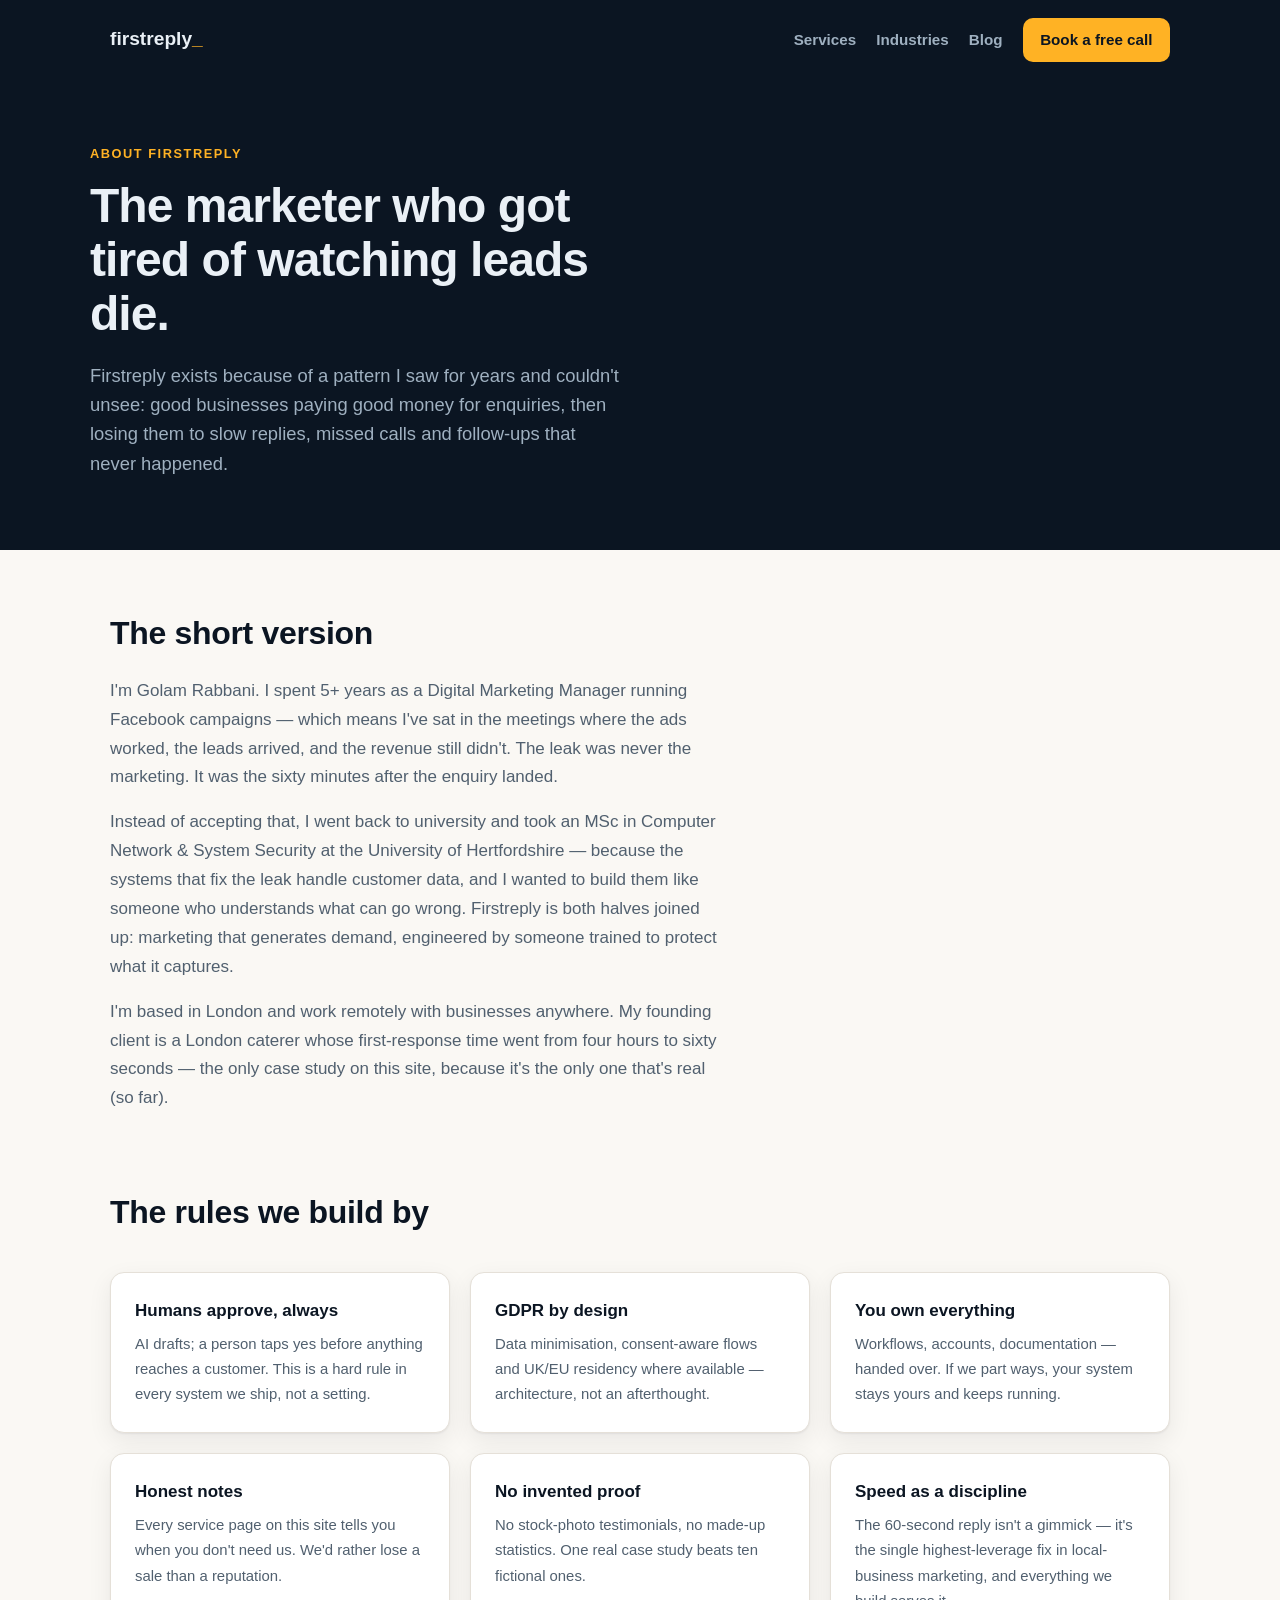
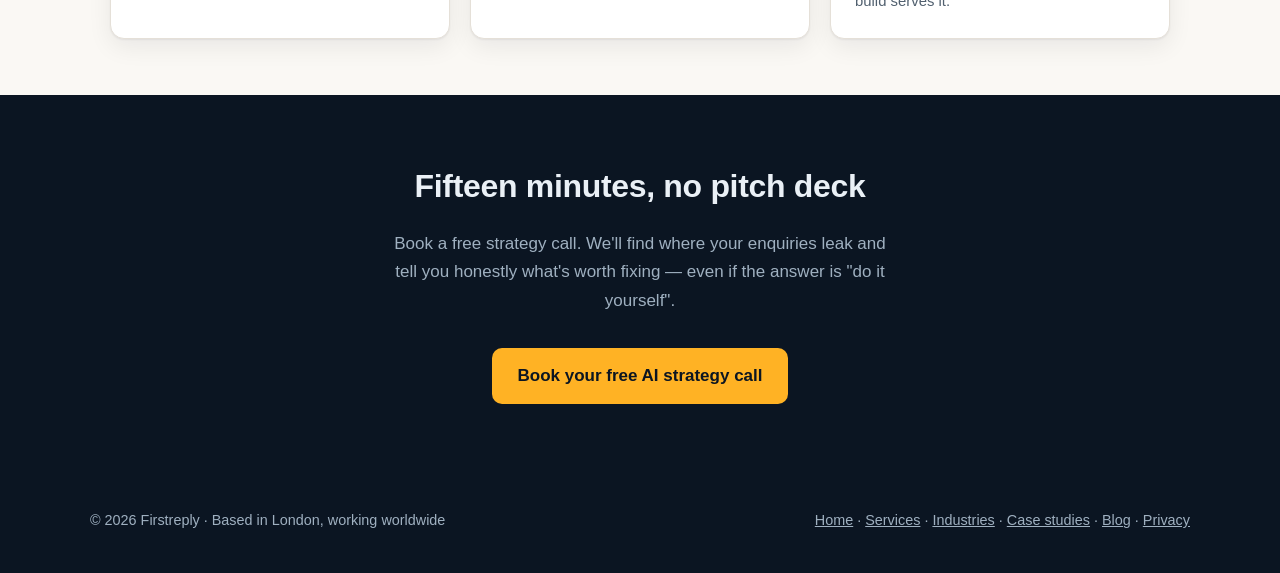
==== about.html @ 2ecb4140 "Phase 3: About, Case Studies, Resources pages; marketing-automation and n8n-automation service pages" ====
<!DOCTYPE html>
<html lang="en-GB">
<head>
<meta charset="utf-8">
<meta name="viewport" content="width=device-width, initial-scale=1">
<title>About Firstreply — The Marketer Who Learned Security | Firstreply</title>
<meta name="description" content="Firstreply is run by Golam Rabbani: ex-Digital Marketing Manager, MSc in Computer Network & System Security, n8n specialist. Why that mix matters for your business.">
<link rel="canonical" href="https://firstreply.dev/about">
<meta name="theme-color" content="#0B1522">
<meta property="og:type" content="website">
<meta property="og:title" content="About Firstreply — the marketer who learned security">
<meta property="og:description" content="Why an ex-marketing manager took a security master's and started building AI automation for local businesses.">
<meta property="og:url" content="https://firstreply.dev/about">
<link rel="icon" href="data:image/svg+xml,%3Csvg%20xmlns='http://www.w3.org/2000/svg'%20viewBox='0%200%2032%2032'%3E%3Crect%20width='32'%20height='32'%20rx='7'%20fill='%230B1522'/%3E%3Cpath%20d='M9%2023V9h14v4h-9v3h8v4h-8v3z'%20fill='%23FFB224'/%3E%3C/svg%3E">
<link rel="stylesheet" href="/blog/blog.css">
<script type="application/ld+json">
{
  "@context": "https://schema.org",
  "@type": "AboutPage",
  "name": "About Firstreply",
  "url": "https://firstreply.dev/about",
  "mainEntity": {
    "@type": "Person",
    "name": "Golam Rabbani",
    "jobTitle": "Founder, Firstreply",
    "alumniOf": "University of Hertfordshire",
    "knowsAbout": ["AI automation", "Facebook advertising", "n8n", "GDPR", "Network and system security"]
  }
}
</script>
</head>
<body>
<header class="bhead">
  <nav class="bnav" aria-label="Site navigation">
    <a class="blogo" href="/">firstreply<span>_</span></a>
    <ul class="bnav-links">
      <li class="hide-sm"><a href="/services/">Services</a></li>
      <li class="hide-sm"><a href="/industries/">Industries</a></li>
      <li><a href="/blog/">Blog</a></li>
      <li><a class="cta" href="/#book">Book a free call</a></li>
    </ul>
  </nav>
</header>

<div class="phero">
  <div class="phero-in">
    <p class="peyebrow">About Firstreply</p>
    <h1>The marketer who got tired of watching leads die.</h1>
    <p class="pintro">Firstreply exists because of a pattern I saw for years and couldn't unsee: good businesses paying good money for enquiries, then losing them to slow replies, missed calls and follow-ups that never happened.</p>
  </div>
</div>

<main>
  <section class="psection">
    <h2>The short version</h2>
    <p>I'm Golam Rabbani. I spent 5+ years as a Digital Marketing Manager running Facebook campaigns — which means I've sat in the meetings where the ads worked, the leads arrived, and the revenue still didn't. The leak was never the marketing. It was the sixty minutes after the enquiry landed.</p>
    <p>Instead of accepting that, I went back to university and took an MSc in Computer Network &amp; System Security at the University of Hertfordshire — because the systems that fix the leak handle customer data, and I wanted to build them like someone who understands what can go wrong. Firstreply is both halves joined up: marketing that generates demand, engineered by someone trained to protect what it captures.</p>
    <p>I'm based in London and work remotely with businesses anywhere. My founding client is a London caterer whose first-response time went from four hours to sixty seconds — the only case study on this site, because it's the only one that's real (so far).</p>
  </section>

  <section class="psection" style="padding-top:0">
    <h2>The rules we build by</h2>
    <div class="fcards">
      <div class="fcard"><b>Humans approve, always</b><p>AI drafts; a person taps yes before anything reaches a customer. This is a hard rule in every system we ship, not a setting.</p></div>
      <div class="fcard"><b>GDPR by design</b><p>Data minimisation, consent-aware flows and UK/EU residency where available — architecture, not an afterthought.</p></div>
      <div class="fcard"><b>You own everything</b><p>Workflows, accounts, documentation — handed over. If we part ways, your system stays yours and keeps running.</p></div>
      <div class="fcard"><b>Honest notes</b><p>Every service page on this site tells you when you don't need us. We'd rather lose a sale than a reputation.</p></div>
      <div class="fcard"><b>No invented proof</b><p>No stock-photo testimonials, no made-up statistics. One real case study beats ten fictional ones.</p></div>
      <div class="fcard"><b>Speed as a discipline</b><p>The 60-second reply isn't a gimmick — it's the single highest-leverage fix in local-business marketing, and everything we build serves it.</p></div>
    </div>
  </section>
</main>

<div class="pbook">
  <h2>Fifteen minutes, no pitch deck</h2>
  <p>Book a free strategy call. We'll find where your enquiries leak and tell you honestly what's worth fixing — even if the answer is "do it yourself".</p>
  <a class="pcta" href="/#book">Book your free AI strategy call</a>
</div>

<footer class="bfoot">
  <div class="bfoot-in">
    <span>© 2026 Firstreply · Based in London, working worldwide</span>
    <span><a href="/">Home</a> · <a href="/services/">Services</a> · <a href="/industries/">Industries</a> · <a href="/case-studies">Case studies</a> · <a href="/blog/">Blog</a> · <a href="/privacy">Privacy</a></span>
  </div>
</footer>
</body>
</html>
---- blog/blog.css ----
/* Firstreply blog — shared stylesheet (kept small, cacheable) */
:root{
  --ink:#0B1522;--ink-2:#122236;--ink-3:#1B3049;--paper:#FAF8F4;--card:#FFFFFF;
  --text:#22303F;--text-soft:#51606F;--text-inv:#EAF0F6;--text-inv-soft:#9FB0C0;
  --amber:#FFB224;--amber-deep:#8A5A00;--teal:#0F766E;--line:#E5E0D8;
  --maxw:720px;--radius:14px;
  --shadow:0 1px 2px rgba(11,21,34,.06),0 8px 24px rgba(11,21,34,.07);
}
*,*::before,*::after{box-sizing:border-box;margin:0;padding:0}
html{scroll-behavior:smooth}
@media (prefers-reduced-motion:reduce){html{scroll-behavior:auto}}
body{font-family:-apple-system,BlinkMacSystemFont,"Segoe UI",Roboto,Helvetica,Arial,sans-serif;
  background:var(--paper);color:var(--text);font-size:1.0625rem;line-height:1.7}
img,svg{display:block;max-width:100%}
a{color:var(--amber-deep)}
:focus-visible{outline:3px solid var(--amber);outline-offset:3px;border-radius:4px}

/* header */
.bhead{background:var(--ink)}
.bnav{max-width:1100px;margin-inline:auto;padding:1.1rem 1.25rem;display:flex;align-items:center;justify-content:space-between;gap:1rem}
.blogo{font-weight:800;font-size:1.2rem;color:var(--text-inv);text-decoration:none;display:inline-flex;align-items:center;min-height:44px}
.blogo span{color:var(--amber)}
.bnav-links{display:flex;gap:1.25rem;align-items:center;list-style:none}
.bnav-links a{color:var(--text-inv-soft);text-decoration:none;font-size:.95rem;font-weight:600;display:inline-flex;align-items:center;min-height:44px}
.bnav-links a:hover{color:var(--text-inv)}
.bnav .cta{background:var(--amber);color:var(--ink);border-radius:10px;padding:.5rem 1.1rem;font-weight:700;text-decoration:none;display:inline-flex;align-items:center;min-height:44px}
.bnav .cta:hover{background:#FFC14E}
@media(max-width:520px){.bnav-links li.hide-sm{display:none}}

/* layout */
.bwrap{max-width:var(--maxw);margin-inline:auto;padding:3rem 1.25rem 4rem}
.bwide{max-width:1100px;margin-inline:auto;padding:3rem 1.25rem 4rem}

/* blog index */
.bhero h1{font-size:clamp(1.9rem,4.5vw,2.6rem);line-height:1.15;letter-spacing:-.02em;color:var(--ink)}
.bhero p{color:var(--text-soft);margin-top:.75rem;max-width:60ch}
.post-list{display:grid;gap:1.25rem;margin-top:2.5rem}
@media(min-width:768px){.post-list{grid-template-columns:repeat(2,1fr)}}
.post-card{background:var(--card);border:1px solid var(--line);border-radius:var(--radius);
  box-shadow:var(--shadow);display:flex;flex-direction:column;overflow:hidden}
.post-card .thumb{display:block}
.post-card .thumb img{width:100%;aspect-ratio:16/9;object-fit:cover}
.post-card-body{padding:1.75rem;display:flex;flex-direction:column;gap:.6rem;flex:1}
.post-card .pdate{font-size:.8rem;color:var(--text-soft)}
.post-card h2{font-size:1.25rem;line-height:1.3;letter-spacing:-.01em}
.post-card h2 a{color:var(--ink);text-decoration:none}
.post-card h2 a:hover{color:var(--amber-deep)}
.post-card p{color:var(--text-soft);font-size:.95rem}
.post-card .more{margin-top:auto;font-weight:700;font-size:.92rem}

/* blog home explorer: preview panel + categorised sidebar */
.explorer{display:grid;gap:1.75rem;margin-top:2.5rem}
@media(min-width:900px){.explorer{grid-template-columns:1fr 330px;align-items:start}}
.preview{background:var(--card);border:1px solid var(--line);border-radius:var(--radius);
  box-shadow:var(--shadow);padding:2rem;min-height:440px}
@media(min-width:900px){.preview{position:sticky;top:1.5rem}}
.preview-empty{display:flex;flex-direction:column;align-items:center;justify-content:center;
  gap:1.25rem;min-height:380px;text-align:center;color:var(--text-soft)}
.robot{animation:bob 4s ease-in-out infinite}
.reye{animation:rblink 4.2s infinite}
@keyframes bob{0%,100%{transform:translateY(0)}50%{transform:translateY(-8px)}}
@keyframes rblink{0%,91%,100%{opacity:1}94%,96%{opacity:0}}
@media (prefers-reduced-motion:reduce){.robot,.reye{animation:none}}
.preview-card img{width:100%;aspect-ratio:16/9;object-fit:cover;border-radius:10px}
.pv-meta{font-size:.82rem;color:var(--text-soft);margin-top:1.25rem}
.preview-card h2{font-size:1.45rem;line-height:1.25;letter-spacing:-.01em;color:var(--ink);margin:.5rem 0}
.pv-teaser{color:var(--text-soft);font-size:.98rem}
.pv-link{display:inline-flex;align-items:center;justify-content:center;min-height:48px;
  background:var(--amber);color:var(--ink);border-radius:10px;padding:.7rem 1.4rem;
  font-weight:700;text-decoration:none;margin-top:1.5rem}
.pv-link:hover{background:#FFC14E}
.psidebar{background:var(--card);border:1px solid var(--line);border-radius:var(--radius);
  box-shadow:var(--shadow);padding:1.5rem}
.side-h{font-size:1.05rem;color:var(--ink);letter-spacing:-.01em}
.cat-h{font-size:.74rem;font-weight:700;letter-spacing:.12em;text-transform:uppercase;
  color:var(--amber-deep);margin:1.4rem 0 .4rem}
.plist{list-style:none;padding:0;margin:0}
.plist a{display:block;padding:.55rem .65rem;border-radius:8px;color:var(--text);
  text-decoration:none;font-size:.92rem;font-weight:600;line-height:1.4}
.plist a:hover{background:#F2EEE7}
.plist a.on{background:var(--ink);color:var(--text-inv)}
.side-arch{margin-top:1.5rem;padding-top:1.25rem;border-top:1px solid var(--line);font-size:.9rem}

/* article */
article h1{font-size:clamp(1.9rem,4.5vw,2.5rem);line-height:1.15;letter-spacing:-.02em;color:var(--ink);text-wrap:balance}
.pmeta{display:flex;flex-wrap:wrap;gap:.5rem 1rem;margin-top:1rem;font-size:.87rem;color:var(--text-soft)}
article h2{font-size:1.45rem;letter-spacing:-.01em;color:var(--ink);margin:2.25rem 0 .75rem}
article h3{font-size:1.15rem;color:var(--ink);margin:1.75rem 0 .5rem}
article p{margin:1rem 0}
article ul,article ol{margin:1rem 0 1rem 1.4rem}
article li{margin:.4rem 0}
article blockquote{border-left:3px solid var(--amber);padding:.25rem 0 .25rem 1.25rem;margin:1.5rem 0;color:var(--text-soft);font-style:italic}
article strong{color:var(--ink)}
article hr{border:0;border-top:1px solid var(--line);margin:2rem 0}
article img{max-width:100%;height:auto;border-radius:12px;margin:1.5rem 0}
article img.feature{width:100%;aspect-ratio:16/9;object-fit:cover;margin:1.75rem 0 .5rem}
article figure{margin:1.5rem 0}
article figure img{margin:0}
article figcaption{font-size:.85rem;color:var(--text-soft);margin-top:.5rem;text-align:center}

/* CTA box inside posts */
.post-cta{background:var(--ink);border-radius:var(--radius);padding:2rem;margin:2.5rem 0;color:var(--text-inv)}
.post-cta b{font-size:1.15rem;display:block;margin-bottom:.4rem;color:var(--text-inv)}
.post-cta p{color:var(--text-inv-soft);margin:.25rem 0 1.25rem;font-size:.95rem}
.post-cta a{display:inline-flex;align-items:center;justify-content:center;min-height:48px;
  background:var(--amber);color:var(--ink);border-radius:10px;padding:.8rem 1.5rem;font-weight:700;text-decoration:none}
.post-cta a:hover{background:#FFC14E}

/* author box */
.author{display:flex;gap:1rem;align-items:center;border:1px solid var(--line);background:var(--card);
  border-radius:var(--radius);padding:1.25rem;margin-top:2.5rem}
.author .av{width:52px;height:52px;border-radius:12px;background:var(--ink);color:var(--amber);
  display:flex;align-items:center;justify-content:center;font-weight:800;flex:none}
.author b{color:var(--ink)}
.author p{font-size:.88rem;color:var(--text-soft);margin-top:.15rem}

/* ── site sub-pages (services / industries / tools) ─────────────────── */
.phero{background:var(--ink);padding:4rem 1.25rem 4.5rem}
.phero-in{max-width:1100px;margin-inline:auto}
.phero .peyebrow{font-size:.8rem;font-weight:700;letter-spacing:.12em;text-transform:uppercase;color:var(--amber);margin-bottom:.9rem}
.phero h1{font-size:clamp(2rem,5vw,3rem);line-height:1.12;letter-spacing:-.02em;color:var(--text-inv);max-width:22ch}
.phero .pintro{color:var(--text-inv-soft);font-size:1.15rem;max-width:52ch;margin-top:1.25rem;line-height:1.6}
.pcta{display:inline-flex;align-items:center;justify-content:center;min-height:48px;background:var(--amber);color:var(--ink);border-radius:10px;padding:.85rem 1.6rem;font-weight:700;text-decoration:none;margin-top:2rem}
.pcta:hover{background:#FFC14E}
.psection{max-width:1100px;margin-inline:auto;padding:3.5rem 1.25rem}
.psection h2{font-size:clamp(1.5rem,3vw,2rem);letter-spacing:-.01em;color:var(--ink);margin-bottom:1rem}
.psection>p{color:var(--text-soft);max-width:65ch;margin-bottom:1rem}
.fcards{display:grid;gap:1.25rem;margin-top:2rem}
@media(min-width:700px){.fcards{grid-template-columns:repeat(2,1fr)}}
@media(min-width:1000px){.fcards{grid-template-columns:repeat(3,1fr)}}
.fcard{background:var(--card);border:1px solid var(--line);border-radius:var(--radius);box-shadow:var(--shadow);padding:1.5rem}
.fcard b{color:var(--ink);display:block;margin-bottom:.4rem}
.fcard p{color:var(--text-soft);font-size:.93rem;margin:0}
.wflow{counter-reset:ws;display:grid;gap:.75rem;margin-top:2rem;max-width:640px}
.wflow li{list-style:none;display:flex;gap:1rem;align-items:flex-start;background:var(--card);border:1px solid var(--line);border-radius:12px;padding:1rem 1.25rem}
.wflow li::before{counter-increment:ws;content:"0" counter(ws);font-family:ui-monospace,Menlo,Consolas,monospace;font-weight:700;color:var(--amber-deep);flex:none}
.pnote{background:#F2EEE7;border-radius:var(--radius);padding:1.5rem;margin-top:2.5rem;color:var(--text-soft);max-width:760px}
.pnote b{color:var(--ink)}
.pbook{background:var(--ink);padding:4rem 1.25rem;text-align:center}
.pbook h2{color:var(--text-inv);font-size:clamp(1.5rem,3vw,2rem);letter-spacing:-.01em}
.pbook p{color:var(--text-inv-soft);max-width:52ch;margin:1rem auto 0}
.crumb{max-width:1100px;margin:0 auto;padding:1.25rem 1.25rem 0;font-size:.85rem;color:var(--text-inv-soft)}
.crumb a{color:var(--text-inv-soft)}
/* ROI calculator */
.roi{display:grid;gap:2rem;margin-top:2rem}
@media(min-width:900px){.roi{grid-template-columns:1fr 1fr;align-items:start}}
.roi-form{display:grid;gap:1.25rem;background:var(--card);border:1px solid var(--line);border-radius:var(--radius);box-shadow:var(--shadow);padding:2rem}
.roi-form label{font-weight:600;font-size:.93rem;color:var(--ink);display:grid;gap:.4rem}
.roi-form input{font:inherit;padding:.7rem .9rem;border:1px solid var(--line);border-radius:10px;min-height:48px;width:100%}
.roi-form input:focus{outline:3px solid var(--amber);outline-offset:1px}
.roi-out{background:var(--ink);border-radius:var(--radius);padding:2rem;color:var(--text-inv)}
.roi-out .big{font-size:clamp(1.9rem,4vw,2.6rem);font-weight:800;color:var(--amber);letter-spacing:-.02em}
.roi-out p{color:var(--text-inv-soft);font-size:.95rem;margin-top:.5rem}
.roi-row{display:flex;justify-content:space-between;gap:1rem;padding:.8rem 0;border-bottom:1px solid var(--ink-3);font-size:.95rem}
.roi-row b{color:var(--text-inv)}

/* footer */
.bfoot{background:var(--ink);color:var(--text-inv-soft);padding:2.5rem 1.25rem;font-size:.9rem}
.bfoot-in{max-width:1100px;margin-inline:auto;display:flex;flex-wrap:wrap;gap:1rem;justify-content:space-between}
.bfoot a{color:var(--text-inv-soft)}
.bfoot a:hover{color:var(--text-inv)}
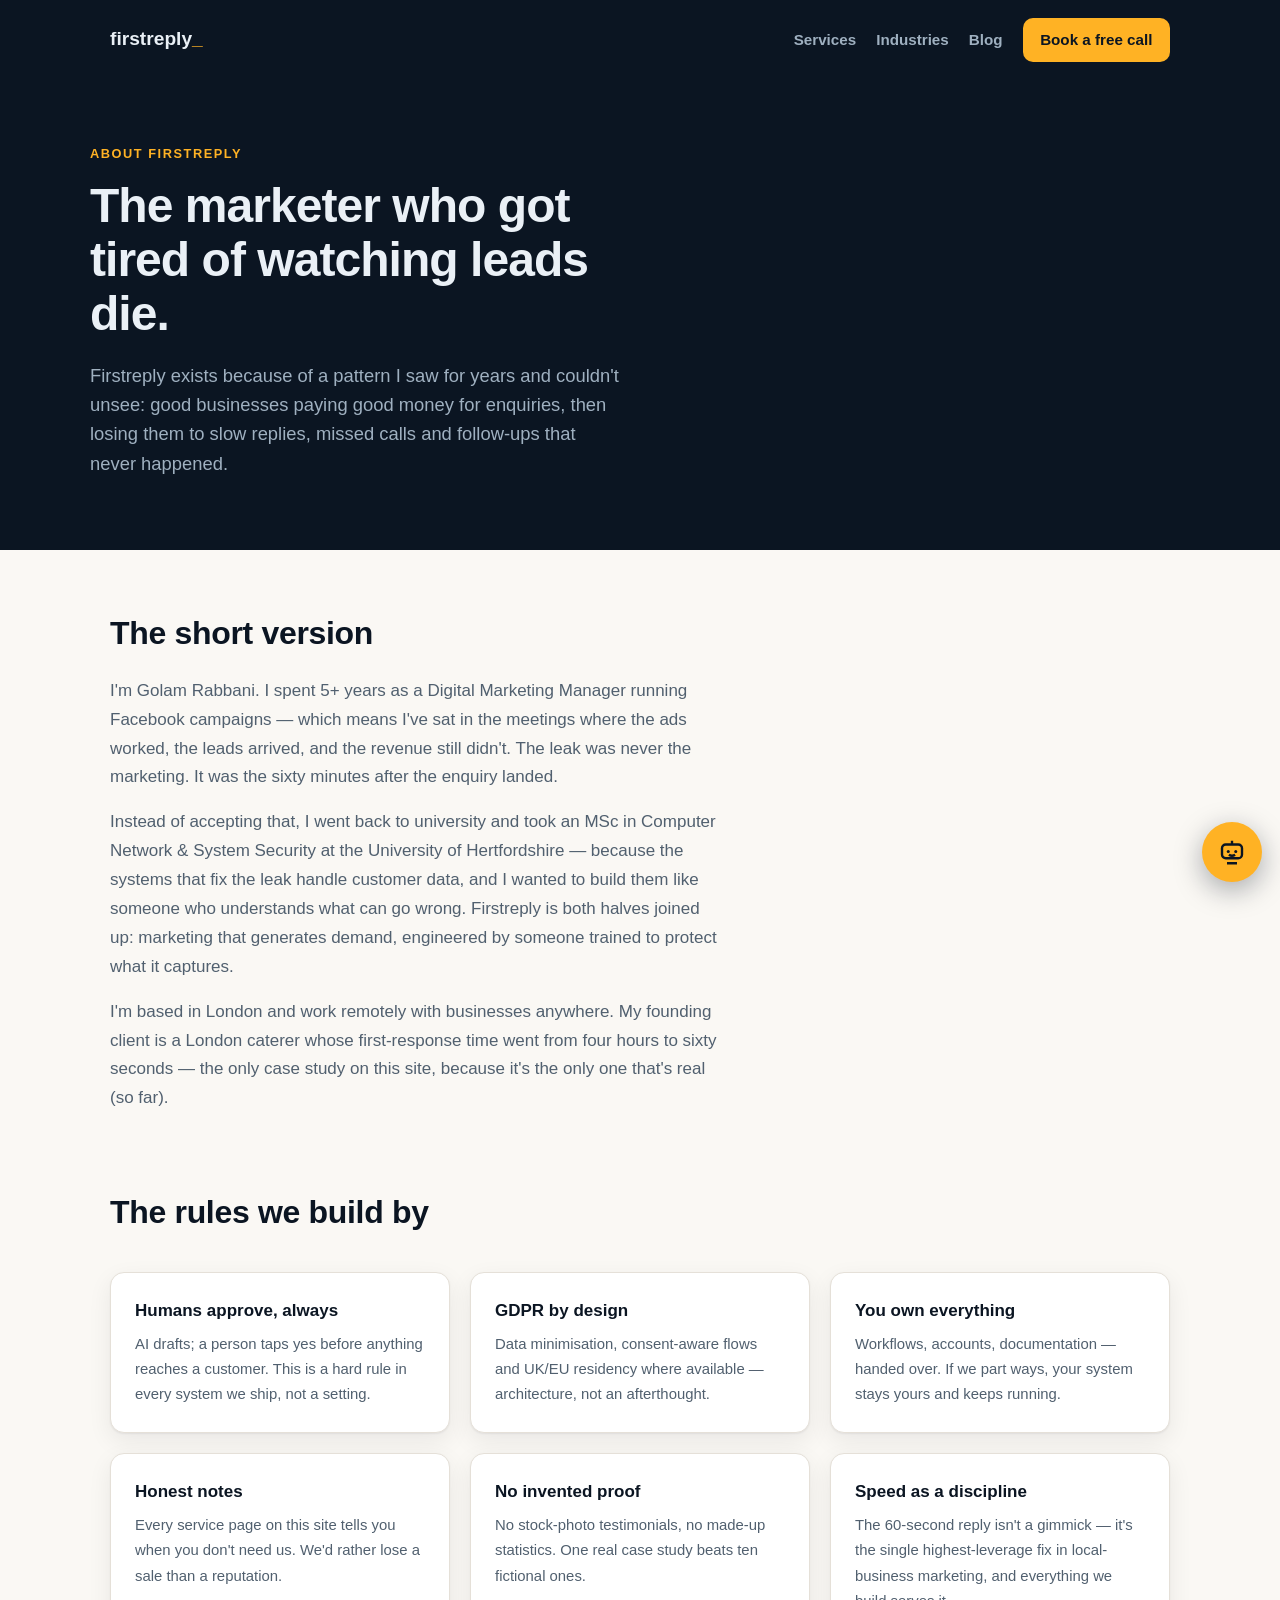
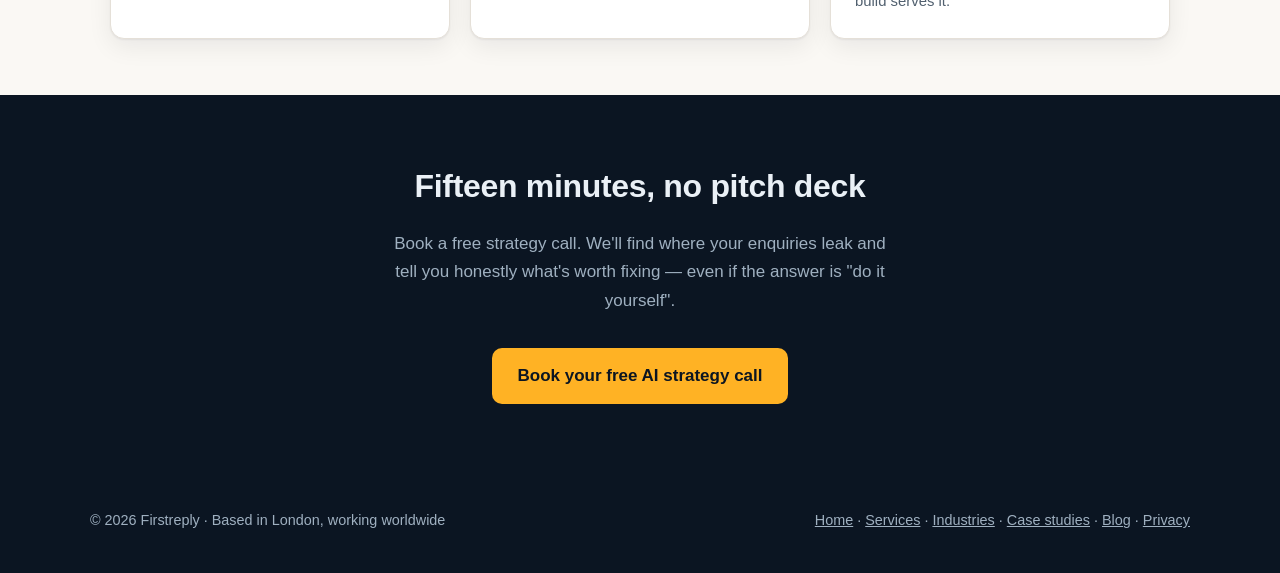
==== commit c18d1b23: "Add site-wide AI assistant widget: scripted chat for initial queries with voice input/output, honest" ====
--- a/about.html
+++ b/about.html
@@ -83,5 +83,6 @@
     <span><a href="/">Home</a> · <a href="/services/">Services</a> · <a href="/industries/">Industries</a> · <a href="/case-studies">Case studies</a> · <a href="/blog/">Blog</a> · <a href="/privacy">Privacy</a></span>
   </div>
 </footer>
+<script src="/chat.js" defer></script>
 </body>
 </html>
